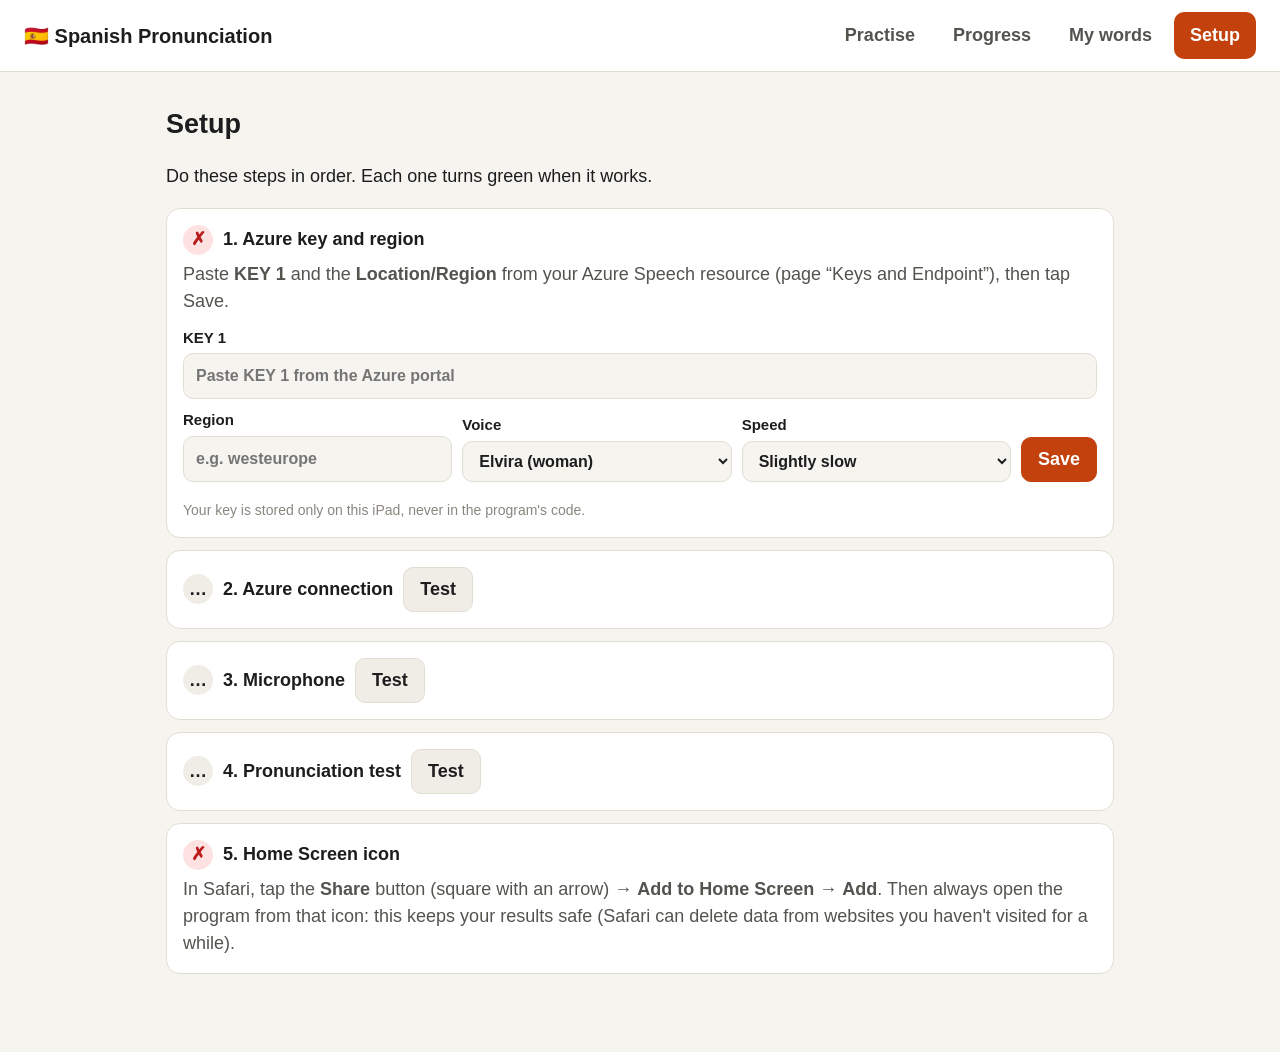
==== index.html @ e51aba82 "Turn the practice app into an iPad web app Runs entirely in Safari (no Python): key, results and own" ====
<!doctype html>
<html lang="en">
<head>
<meta charset="utf-8">
<meta name="viewport" content="width=device-width, initial-scale=1, viewport-fit=cover">
<title>Spanish Practice</title>
<meta name="apple-mobile-web-app-capable" content="yes">
<meta name="mobile-web-app-capable" content="yes">
<meta name="apple-mobile-web-app-title" content="Español">
<meta name="apple-mobile-web-app-status-bar-style" content="default">
<meta name="theme-color" content="#c2410c">
<link rel="manifest" href="manifest.webmanifest">
<link rel="apple-touch-icon" href="icon-180.png">
<link rel="icon" type="image/png" href="icon-180.png">
<link rel="stylesheet" href="style.css">
</head>
<body>
<header class="topbar">
  <div class="brand">🇪🇸 Spanish Pronunciation</div>
  <nav class="tabs">
    <button class="tab active" data-view="practice">Practise</button>
    <button class="tab" data-view="progress">Progress</button>
    <button class="tab" data-view="words">My words</button>
    <button class="tab" data-view="setup">Setup</button>
  </nav>
</header>

<main>
  <div id="home-hint" class="banner hidden">
    <span>📲 Tip: tap <b>Share</b> → <b>Add to Home Screen</b> and open the program from that icon. This keeps your results safe.</span>
    <button id="home-hint-close" class="small-btn" aria-label="Close tip">OK</button>
  </div>

  <!-- ======================= PRACTICE ======================= -->
  <section id="view-practice" class="view active">
    <div class="row deckrow">
      <label for="deck">Deck</label>
      <select id="deck"></select>
      <span id="why" class="badge"></span>
    </div>

    <div class="card">
      <div class="es" id="es">…</div>
      <div class="tr"><span class="flag">EN</span> <span id="en"></span></div>
      <div class="tr"><span class="flag">FR</span> <span id="fr"></span></div>
    </div>

    <div class="buttons">
      <button id="btn-listen" class="big listen">🔊 Listen</button>
      <button id="btn-slow" class="big slow">🐢 Slower</button>
      <button id="btn-record" class="big record">🎤 Record</button>
      <button id="btn-me" class="big me" disabled>👂 Hear myself</button>
      <button id="btn-next" class="big next">Next ➡</button>
    </div>
    <div id="rec-level" class="meter hidden"><div id="rec-level-bar"></div></div>
    <div id="status" class="status" aria-live="polite"></div>

    <div id="result" class="result hidden">
      <div class="scores">
        <div class="score main"><div class="num" id="s-overall">0</div><div class="lbl">Overall</div></div>
        <div class="score"><div class="num" id="s-accuracy">0</div><div class="lbl">Accuracy</div></div>
        <div class="score"><div class="num" id="s-fluency">0</div><div class="lbl">Fluency</div></div>
        <div class="score"><div class="num" id="s-complete">0</div><div class="lbl">Completeness</div></div>
      </div>
      <div class="words" id="words"></div>
      <div class="legend"><span class="dot good"></span> good (80+) <span class="dot ok"></span> almost (60–79) <span class="dot bad"></span> needs work (under 60) · tap a word to see each sound</div>
      <div id="tips" class="tips"></div>
      <div id="attempts" class="attempts"></div>
    </div>
  </section>

  <!-- ======================= PROGRESS ======================= -->
  <section id="view-progress" class="view">
    <h2>My progress</h2>
    <div class="tiles" id="tiles"></div>
    <h3>Average score per day <small>(first try on each item)</small></h3>
    <div id="chart" class="chart"></div>
    <div class="two-col">
      <div>
        <h3>Sounds to work on</h3>
        <div id="sound-list"></div>
      </div>
      <div>
        <h3>Words &amp; phrases to work on</h3>
        <div id="weak-list"></div>
      </div>
    </div>
    <h3>Backup</h3>
    <p class="hint">Your results are stored only on this iPad. Save a backup now and then (for example to iCloud Drive via “Save to Files”).</p>
    <div class="row">
      <button id="btn-backup" class="mid">💾 Save a backup</button>
      <label class="mid file-btn">📂 Restore a backup<input id="restore-file" type="file" accept=".json,application/json"></label>
      <span id="backup-msg" class="status"></span>
    </div>
  </section>

  <!-- ======================= MY WORDS ======================= -->
  <section id="view-words" class="view">
    <h2>Add your own word or sentence</h2>
    <form id="add-form" class="add-form">
      <label>Spanish <input id="add-es" required autocapitalize="off" placeholder="e.g. Gire la cabeza a la derecha"></label>
      <label>English <input id="add-en" placeholder="e.g. Turn your head to the right"></label>
      <label>French <input id="add-fr" placeholder="e.g. Tournez la tête à droite"></label>
      <label>Deck <input id="add-deck" list="deck-names" value="My words"></label>
      <datalist id="deck-names"></datalist>
      <div class="row">
        <button type="button" id="add-listen" class="mid">🔊 Hear it</button>
        <button type="submit" class="mid primary">➕ Add</button>
        <span id="add-msg" class="status"></span>
      </div>
    </form>
    <h2>All words and sentences</h2>
    <div id="all-items"></div>
  </section>

  <!-- ======================= SETUP ======================= -->
  <section id="view-setup" class="view">
    <h2>Setup</h2>
    <p>Do these steps in order. Each one turns green when it works.</p>
    <ol class="checks">
      <li id="chk-settings"><div class="chk-head"><span class="mark">…</span> <b>1. Azure key and region</b></div><div class="chk-body"></div>
        <form id="key-form" class="key-form">
          <label class="wide">KEY 1 <input id="key-input" type="password" autocomplete="off" autocapitalize="off" spellcheck="false" placeholder="Paste KEY 1 from the Azure portal"></label>
          <label>Region <input id="region-input" list="regions" autocapitalize="off" spellcheck="false" placeholder="e.g. westeurope"></label>
          <datalist id="regions"><option value="westeurope"><option value="northeurope"><option value="francecentral"><option value="swedencentral"><option value="uksouth"><option value="eastus"><option value="westus2"></datalist>
          <label>Voice <select id="voice-input">
            <option value="es-ES-ElviraNeural">Elvira (woman)</option>
            <option value="es-ES-AlvaroNeural">Álvaro (man)</option>
            <option value="es-ES-XimenaNeural">Ximena (woman)</option>
          </select></label>
          <label>Speed <select id="speed-input">
            <option value="0%">Normal</option>
            <option value="-15%">Slightly slow</option>
            <option value="-25%">Slow</option>
          </select></label>
          <button type="submit" class="mid primary">Save</button>
        </form>
        <div class="hint">Your key is stored only on this iPad, never in the program's code.</div></li>
      <li id="chk-azure"><div class="chk-head"><span class="mark">…</span> <b>2. Azure connection</b> <button class="mid" id="run-azure">Test</button></div><div class="chk-body"></div></li>
      <li id="chk-mic"><div class="chk-head"><span class="mark">…</span> <b>3. Microphone</b> <button class="mid" id="run-mic">Test</button></div>
        <div class="chk-body"></div><div class="meter hidden" id="meter"><div id="meter-bar"></div></div></li>
      <li id="chk-pron"><div class="chk-head"><span class="mark">…</span> <b>4. Pronunciation test</b> <button class="mid" id="run-pron">Test</button></div><div class="chk-body"></div></li>
      <li id="chk-home"><div class="chk-head"><span class="mark">…</span> <b>5. Home Screen icon</b></div><div class="chk-body"></div></li>
    </ol>
  </section>
</main>

<script src="vendor/speech-sdk.min.js"></script>
<script src="decks.js"></script>
<script src="sounds.js"></script>
<script src="store.js"></script>
<script src="app.js"></script>
</body>
</html>
---- style.css ----
:root {
  --bg: #f6f4ef; --surface: #ffffff; --surface-2: #f0ede6; --ink: #1d1d1f; --ink-2: #55534e; --ink-3: #8a877f;
  --line: #e2ded4; --accent: #c2410c; --accent-ink: #ffffff;
  --good: #15803d; --good-bg: #dcfce7; --ok: #b45309; --ok-bg: #fef3c7; --bad: #b91c1c; --bad-bg: #fee2e2;
  --listen: #1d4ed8; --record: #b91c1c; --next: #15803d; --me: #6d28d9; --slow: #0e7490;
  --chart-line: #c2410c; --grid: #ebe7de;
}
@media (prefers-color-scheme: dark) {
  :root:not([data-theme="light"]) {
    --bg: #17171a; --surface: #222226; --surface-2: #2b2b30; --ink: #f2f0ea; --ink-2: #c3c0b8; --ink-3: #8e8b84;
    --line: #3a3a40; --accent: #fb923c; --accent-ink: #1b1b1b;
    --good: #4ade80; --good-bg: #173524; --ok: #fbbf24; --ok-bg: #3a2e12; --bad: #f87171; --bad-bg: #3d1a1a;
    --listen: #3b82f6; --record: #dc2626; --next: #16a34a; --me: #7c3aed; --slow: #0891b2;
    --chart-line: #fb923c; --grid: #34343a;
  }
}
* { box-sizing: border-box; }
html, body { margin: 0; }
body { background: var(--bg); color: var(--ink); font: 18px/1.5 -apple-system, "Segoe UI", Roboto, Helvetica, Arial, sans-serif; }
button, input, select { font: inherit; }
.topbar { padding-top: max(12px, env(safe-area-inset-top)); display: flex; flex-wrap: wrap; gap: 12px; align-items: center; justify-content: space-between;
  padding: 12px 24px; background: var(--surface); border-bottom: 1px solid var(--line); position: sticky; top: 0; z-index: 5; }
.brand { font-weight: 700; font-size: 20px; }
.tabs { display: flex; flex-wrap: wrap; gap: 6px; }
.tab { border: 0; background: transparent; color: var(--ink-2); padding: 10px 16px; border-radius: 10px; cursor: pointer; font-weight: 600; }
.tab.active { background: var(--accent); color: var(--accent-ink); }
main { max-width: 980px; margin: 0 auto; padding: 24px 16px 60px; }
.view { display: none; } .view.active { display: block; }
.hidden { display: none !important; }
.row { display: flex; flex-wrap: wrap; align-items: center; gap: 12px; }
.deckrow select { padding: 8px 12px; border-radius: 10px; border: 1px solid var(--line); background: var(--surface); color: var(--ink); min-width: 220px; }
.badge { font-size: 14px; color: var(--ink-2); background: var(--surface-2); padding: 4px 10px; border-radius: 99px; }
.badge:empty { display: none; }

.card { margin: 20px 0; background: var(--surface); border: 1px solid var(--line); border-radius: 20px; padding: 32px 28px; text-align: center; }
.card .es { font-size: clamp(30px, 6vw, 52px); font-weight: 700; line-height: 1.2; margin-bottom: 14px; }
.card .tr { color: var(--ink-2); font-size: 20px; }
.flag { display: inline-block; font-size: 12px; font-weight: 700; color: var(--ink-3); border: 1px solid var(--line); border-radius: 6px; padding: 0 6px; vertical-align: 2px; }

.buttons { display: grid; grid-template-columns: repeat(5, 1fr); gap: 12px; }
@media (max-width: 760px) { .buttons { grid-template-columns: repeat(2, 1fr); } .buttons .record { grid-column: span 2; } }
.big { border: 0; border-radius: 16px; padding: 22px 10px; font-size: 22px; font-weight: 700; color: #fff; cursor: pointer;
  transition: transform .05s, filter .15s; }
.big:hover { filter: brightness(1.08); } .big:active { transform: scale(.97); }
.big:disabled { opacity: .4; cursor: default; filter: none; transform: none; }
.listen { background: var(--listen); } .slow { background: var(--slow); } .record { background: var(--record); }
.me { background: var(--me); } .next { background: var(--next); }
.record.recording { animation: pulse 1s infinite; }
@keyframes pulse { 50% { filter: brightness(1.35); } }
.mid { border: 1px solid var(--line); background: var(--surface-2); color: var(--ink); padding: 8px 16px; border-radius: 10px; cursor: pointer; font-weight: 600; }
.mid.primary { background: var(--accent); color: var(--accent-ink); border-color: var(--accent); }
.status { min-height: 28px; margin: 12px 2px; color: var(--ink-2); }
.status.error { color: var(--bad); font-weight: 600; }

.result { background: var(--surface); border: 1px solid var(--line); border-radius: 20px; padding: 24px; }
.scores { display: flex; flex-wrap: wrap; gap: 16px; align-items: flex-end; margin-bottom: 18px; }
.score { text-align: center; min-width: 90px; }
.score .num { font-size: 32px; font-weight: 700; font-variant-numeric: tabular-nums; }
.score.main .num { font-size: 56px; line-height: 1; }
.score .lbl { color: var(--ink-2); font-size: 14px; }
.num.good { color: var(--good); } .num.ok { color: var(--ok); } .num.bad { color: var(--bad); }
.words { display: flex; flex-wrap: wrap; gap: 10px; font-size: 28px; font-weight: 600; margin: 8px 0 10px; }
.word { font: inherit; padding: 4px 12px; border-radius: 12px; cursor: pointer; border: 2px solid transparent; }
.word.good { background: var(--good-bg); color: var(--good); }
.word.ok { background: var(--ok-bg); color: var(--ok); }
.word.bad { background: var(--bad-bg); color: var(--bad); }
.word.selected { border-color: currentColor; }
.word small { font-size: 14px; font-weight: 600; opacity: .85; margin-left: 4px; }
.word u { text-decoration-thickness: 3px; text-underline-offset: 4px; }
.legend { font-size: 14px; color: var(--ink-2); }
.dot { display: inline-block; width: 12px; height: 12px; border-radius: 4px; vertical-align: -1px; margin-left: 8px; }
.dot.good { background: var(--good); } .dot.ok { background: var(--ok); } .dot.bad { background: var(--bad); }
.tips { margin-top: 16px; display: grid; gap: 10px; }
.tip { background: var(--surface-2); border-radius: 12px; padding: 12px 16px; }
.tip b.w { font-size: 20px; }
.tip .snd { display: inline-block; font-weight: 700; padding: 0 8px; border-radius: 6px; background: var(--bad-bg); color: var(--bad); }
.tip.great { background: var(--good-bg); color: var(--good); font-weight: 600; }
.units { display: flex; flex-wrap: wrap; gap: 6px; margin-top: 8px; }
.unit { font-size: 15px; padding: 2px 8px; border-radius: 8px; }
.unit.good { background: var(--good-bg); color: var(--good); } .unit.ok { background: var(--ok-bg); color: var(--ok); } .unit.bad { background: var(--bad-bg); color: var(--bad); }
.attempts { margin-top: 14px; color: var(--ink-2); font-size: 15px; }
.hint { color: var(--ink-3); font-size: 14px; margin-top: 18px; }
kbd { border: 1px solid var(--line); border-bottom-width: 2px; border-radius: 5px; padding: 0 5px; font-size: 13px; background: var(--surface); }

h2 { margin: 8px 0 16px; } h3 { margin: 28px 0 10px; } h3 small { font-weight: 400; color: var(--ink-3); font-size: 14px; }
.tiles { display: grid; grid-template-columns: repeat(auto-fit, minmax(170px, 1fr)); gap: 12px; }
.tile { background: var(--surface); border: 1px solid var(--line); border-radius: 16px; padding: 16px; }
.tile .v { font-size: 34px; font-weight: 700; font-variant-numeric: tabular-nums; }
.tile .l { color: var(--ink-2); font-size: 15px; }
.chart { background: var(--surface); border: 1px solid var(--line); border-radius: 16px; padding: 12px; position: relative; }
.chart svg { display: block; width: 100%; height: auto; }
.chart .axis { fill: var(--ink-3); font-size: 12px; }
.chart .gridline { stroke: var(--grid); stroke-width: 1; }
.chart .series { fill: none; stroke: var(--chart-line); stroke-width: 2; }
.chart .pt { fill: var(--chart-line); stroke: var(--surface); stroke-width: 2; }
.chart .hit { fill: transparent; cursor: pointer; }
.empty { color: var(--ink-3); padding: 16px; }
.two-col { display: grid; grid-template-columns: 1fr 1fr; gap: 24px; }
@media (max-width: 760px) { .two-col { grid-template-columns: 1fr; } }
.bar-row { display: grid; grid-template-columns: 150px 1fr 44px; gap: 8px; align-items: center; margin: 6px 0; font-size: 15px; cursor: help; }
.bar-track { background: var(--surface-2); border-radius: 4px; height: 14px; overflow: hidden; }
.bar-fill { height: 100%; border-radius: 0 4px 4px 0; }
.bar-fill.good { background: var(--good); } .bar-fill.ok { background: var(--ok); } .bar-fill.bad { background: var(--bad); }
.bar-row .val { text-align: right; font-variant-numeric: tabular-nums; color: var(--ink-2); }
.list-row { display: flex; align-items: center; gap: 10px; justify-content: space-between; padding: 8px 12px; background: var(--surface);
  border: 1px solid var(--line); border-radius: 10px; margin: 6px 0; }
.list-row .meta { color: var(--ink-3); font-size: 14px; }
.pill { font-size: 13px; font-weight: 700; padding: 2px 8px; border-radius: 99px; }
.pill.good { background: var(--good-bg); color: var(--good); } .pill.ok { background: var(--ok-bg); color: var(--ok); } .pill.bad { background: var(--bad-bg); color: var(--bad); }
.pill.none { background: var(--surface-2); color: var(--ink-3); }
.small-btn { border: 1px solid var(--line); background: var(--surface-2); color: var(--ink); border-radius: 8px; padding: 4px 10px; cursor: pointer; font-size: 14px; }
.deck-title { margin: 24px 0 6px; font-weight: 700; }

.add-form { display: grid; gap: 12px; background: var(--surface); border: 1px solid var(--line); border-radius: 16px; padding: 20px; }
.add-form label { display: grid; gap: 4px; font-weight: 600; }
.add-form input { padding: 10px 12px; border-radius: 10px; border: 1px solid var(--line); background: var(--bg); color: var(--ink); }

.checks { padding-left: 0; list-style: none; display: grid; gap: 12px; }
.checks li { background: var(--surface); border: 1px solid var(--line); border-radius: 14px; padding: 16px; }
.chk-head { display: flex; align-items: center; gap: 10px; flex-wrap: wrap; }
.chk-body { margin-top: 6px; color: var(--ink-2); }
.chk-body:empty { display: none; }
.mark { display: inline-grid; place-items: center; width: 30px; height: 30px; border-radius: 50%; background: var(--surface-2); font-weight: 700; }
.pass .mark { background: var(--good-bg); color: var(--good); }
.fail .mark { background: var(--bad-bg); color: var(--bad); }
.meter { margin-top: 10px; height: 18px; background: var(--surface-2); border-radius: 9px; overflow: hidden; }
#meter-bar { height: 100%; width: 0; background: var(--good); transition: width .08s; }
code { background: var(--surface-2); padding: 1px 6px; border-radius: 6px; font-size: 15px; word-break: break-all; }
.tooltip { position: fixed; z-index: 20; pointer-events: none; background: var(--ink); color: var(--bg); padding: 6px 10px; border-radius: 8px; font-size: 14px; }
.key-form { display: grid; grid-template-columns: 1fr 1fr 1fr auto; gap: 10px; align-items: end; margin-top: 12px; }
.key-form .wide { grid-column: 1 / -1; }
@media (max-width: 700px) { .key-form { grid-template-columns: 1fr; } }
.key-form label { display: grid; gap: 4px; font-weight: 600; font-size: 15px; }
.key-form input, .key-form select { padding: 10px 12px; border-radius: 10px; border: 1px solid var(--line); background: var(--bg); color: var(--ink); min-width: 0; font-size: 16px; }
.banner { display: flex; gap: 12px; align-items: center; justify-content: space-between; background: var(--ok-bg); color: var(--ink);
  border-radius: 12px; padding: 10px 14px; margin-bottom: 16px; }
.file-btn { position: relative; overflow: hidden; display: inline-block; }
.file-btn input { position: absolute; inset: 0; opacity: 0; cursor: pointer; }
.row-end { display: inline-flex; gap: 6px; align-items: center; flex-shrink: 0; }
.unit small { font-size: 11px; opacity: .8; }
#rec-level { margin-top: 12px; }
#rec-level-bar { height: 100%; width: 0; background: var(--record); transition: width .06s; }
.bar-detail summary { list-style: none; }
.bar-detail summary::-webkit-details-marker { display: none; }
.bar-tip { font-size: 14px; color: var(--ink-2); background: var(--surface-2); border-radius: 8px; padding: 8px 10px; margin: 2px 0 8px; }
.chart-readout { font-size: 14px; color: var(--ink-2); padding: 4px 8px 0; min-height: 24px; }
.add-form input { font-size: 16px; }
.deckrow select { font-size: 17px; }
button { -webkit-tap-highlight-color: transparent; touch-action: manipulation; }
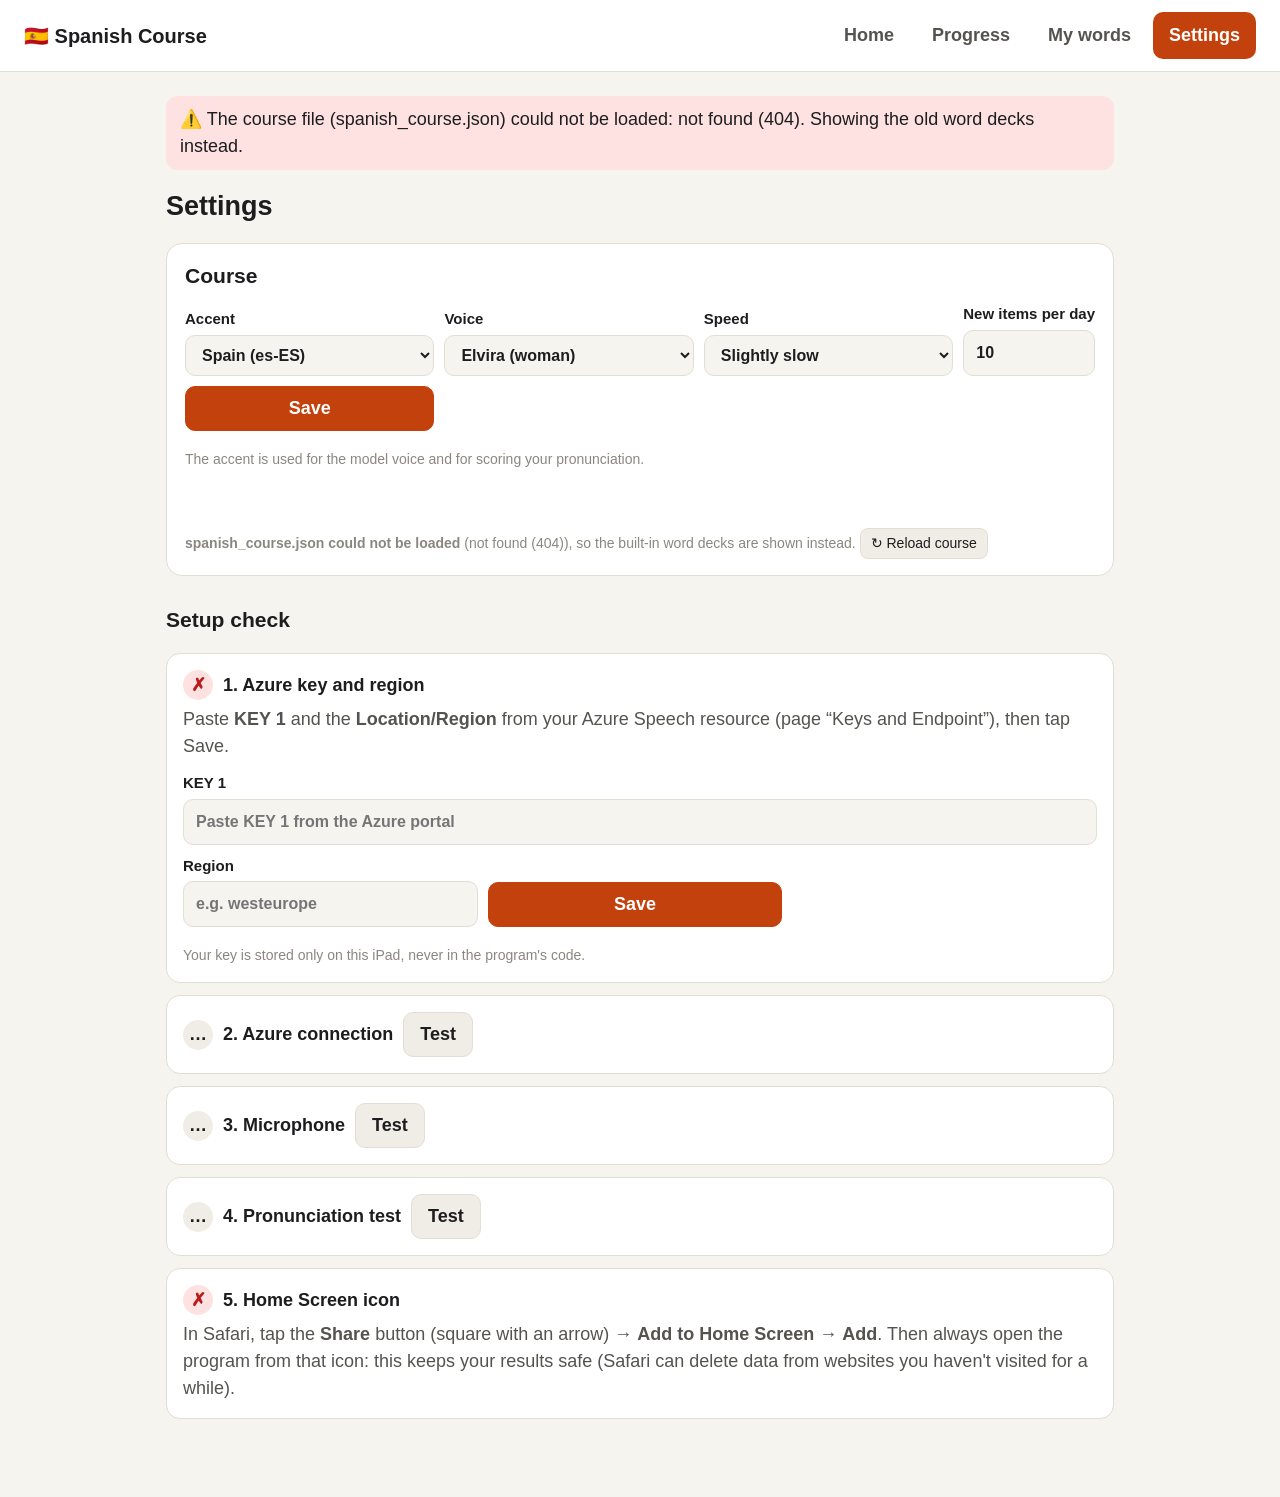
==== commit 5c9d0639: "Turn the app into a 6-level course read from spanish_course.json - course.js reads the course (level" ====
--- a/index.html
+++ b/index.html
@@ -16,12 +16,12 @@
 </head>
 <body>
 <header class="topbar">
-  <div class="brand">🇪🇸 Spanish Pronunciation</div>
+  <div class="brand">🇪🇸 Spanish Course</div>
   <nav class="tabs">
-    <button class="tab active" data-view="practice">Practise</button>
+    <button class="tab active" data-view="home">Home</button>
     <button class="tab" data-view="progress">Progress</button>
     <button class="tab" data-view="words">My words</button>
-    <button class="tab" data-view="setup">Setup</button>
+    <button class="tab" data-view="setup">Settings</button>
   </nav>
 </header>
 
@@ -30,43 +30,83 @@
     <span>📲 Tip: tap <b>Share</b> → <b>Add to Home Screen</b> and open the program from that icon. This keeps your results safe.</span>
     <button id="home-hint-close" class="small-btn" aria-label="Close tip">OK</button>
   </div>
+  <div id="course-problem" class="banner warn hidden"></div>
+
+  <!-- ======================= HOME ======================= -->
+  <section id="view-home" class="view active">
+    <div class="home-top">
+      <div class="next-card" id="next-card"></div>
+      <div class="today-card" id="today-card"></div>
+    </div>
+    <div class="panel" id="weak-sounds-panel">
+      <h3>My weakest sounds</h3>
+      <div id="weak-sounds"></div>
+    </div>
+    <div id="levels"></div>
+  </section>
+
+  <!-- ======================= UNIT (lesson) ======================= -->
+  <section id="view-unit" class="view">
+    <button class="back" data-go="home">← Home</button>
+    <div class="unit-head">
+      <div class="eyebrow" id="unit-level"></div>
+      <h2 id="unit-title"></h2>
+      <div class="unit-progress" id="unit-progress"></div>
+    </div>
+    <div class="panel lesson" id="unit-lesson"></div>
+    <div class="panel" id="unit-examples-panel">
+      <h3>Example phrases</h3>
+      <div id="unit-examples"></div>
+    </div>
+    <button id="btn-start-practice" class="big next wide">🎤 Practice</button>
+    <details class="panel" id="unit-items-panel">
+      <summary><b>Items in this unit</b> <span class="meta" id="unit-items-count"></span></summary>
+      <div id="unit-items"></div>
+    </details>
+  </section>
 
   <!-- ======================= PRACTICE ======================= -->
-  <section id="view-practice" class="view active">
-    <div class="row deckrow">
-      <label for="deck">Deck</label>
-      <select id="deck"></select>
-      <span id="why" class="badge"></span>
-    </div>
-
-    <div class="card">
-      <div class="es" id="es">…</div>
-      <div class="tr"><span class="flag">EN</span> <span id="en"></span></div>
-      <div class="tr"><span class="flag">FR</span> <span id="fr"></span></div>
-    </div>
-
-    <div class="buttons">
-      <button id="btn-listen" class="big listen">🔊 Listen</button>
-      <button id="btn-slow" class="big slow">🐢 Slower</button>
-      <button id="btn-record" class="big record">🎤 Record</button>
-      <button id="btn-me" class="big me" disabled>👂 Hear myself</button>
-      <button id="btn-next" class="big next">Next ➡</button>
-    </div>
-    <div id="rec-level" class="meter hidden"><div id="rec-level-bar"></div></div>
-    <div id="status" class="status" aria-live="polite"></div>
-
-    <div id="result" class="result hidden">
-      <div class="scores">
-        <div class="score main"><div class="num" id="s-overall">0</div><div class="lbl">Overall</div></div>
-        <div class="score"><div class="num" id="s-accuracy">0</div><div class="lbl">Accuracy</div></div>
-        <div class="score"><div class="num" id="s-fluency">0</div><div class="lbl">Fluency</div></div>
-        <div class="score"><div class="num" id="s-complete">0</div><div class="lbl">Completeness</div></div>
-      </div>
-      <div class="words" id="words"></div>
-      <div class="legend"><span class="dot good"></span> good (80+) <span class="dot ok"></span> almost (60–79) <span class="dot bad"></span> needs work (under 60) · tap a word to see each sound</div>
-      <div id="tips" class="tips"></div>
-      <div id="attempts" class="attempts"></div>
-    </div>
+  <section id="view-practice" class="view">
+    <div class="row between">
+      <button class="back" id="practice-back">← Unit</button>
+      <span class="meta" id="practice-session"></span>
+    </div>
+    <div id="practice-main">
+      <div class="row deckrow">
+        <span id="why" class="badge"></span>
+      </div>
+      <div class="card">
+        <div class="es" id="es">…</div>
+        <div class="tr"><span class="flag">EN</span> <span id="en"></span></div>
+        <div class="tr reveal hidden" id="fr-line"><span class="flag">FR</span> <span id="fr"></span></div>
+        <div class="tip-line reveal hidden" id="tip-line"><span class="flag">SAY</span> <span id="tip"></span></div>
+        <button class="linkish" id="btn-reveal">Show tip &amp; French</button>
+      </div>
+
+      <div class="buttons">
+        <button id="btn-listen" class="big listen">🔊 Listen</button>
+        <button id="btn-slow" class="big slow">🐢 Slower</button>
+        <button id="btn-record" class="big record">🎤 Record</button>
+        <button id="btn-me" class="big me" disabled>👂 Hear myself</button>
+        <button id="btn-next" class="big next">Next ➡</button>
+      </div>
+      <div id="rec-level" class="meter hidden"><div id="rec-level-bar"></div></div>
+      <div id="status" class="status" aria-live="polite"></div>
+
+      <div id="result" class="result hidden">
+        <div class="scores">
+          <div class="score main"><div class="num" id="s-overall">0</div><div class="lbl">Overall</div></div>
+          <div class="score"><div class="num" id="s-accuracy">0</div><div class="lbl">Accuracy</div></div>
+          <div class="score"><div class="num" id="s-fluency">0</div><div class="lbl">Fluency</div></div>
+          <div class="score"><div class="num" id="s-complete">0</div><div class="lbl">Completeness</div></div>
+        </div>
+        <div class="words" id="words"></div>
+        <div class="legend"><span class="dot good"></span> good (80+) <span class="dot ok"></span> almost (60–79) <span class="dot bad"></span> needs work (under 60) · tap a word to see each sound</div>
+        <div id="tips" class="tips"></div>
+        <div id="attempts" class="attempts"></div>
+      </div>
+    </div>
+    <div id="practice-end" class="panel hidden"></div>
   </section>
 
   <!-- ======================= PROGRESS ======================= -->
@@ -97,11 +137,12 @@
   <!-- ======================= MY WORDS ======================= -->
   <section id="view-words" class="view">
     <h2>Add your own word or sentence</h2>
+    <p class="hint">Your own words appear on the Home screen under “My words”, grouped by the name you give them.</p>
     <form id="add-form" class="add-form">
       <label>Spanish <input id="add-es" required autocapitalize="off" placeholder="e.g. Gire la cabeza a la derecha"></label>
       <label>English <input id="add-en" placeholder="e.g. Turn your head to the right"></label>
       <label>French <input id="add-fr" placeholder="e.g. Tournez la tête à droite"></label>
-      <label>Deck <input id="add-deck" list="deck-names" value="My words"></label>
+      <label>Group <input id="add-deck" list="deck-names" value="My words"></label>
       <datalist id="deck-names"></datalist>
       <div class="row">
         <button type="button" id="add-listen" class="mid">🔊 Hear it</button>
@@ -109,30 +150,40 @@
         <span id="add-msg" class="status"></span>
       </div>
     </form>
-    <h2>All words and sentences</h2>
+    <h2>My words and sentences</h2>
     <div id="all-items"></div>
   </section>
 
-  <!-- ======================= SETUP ======================= -->
+  <!-- ======================= SETTINGS ======================= -->
   <section id="view-setup" class="view">
-    <h2>Setup</h2>
-    <p>Do these steps in order. Each one turns green when it works.</p>
+    <h2>Settings</h2>
+    <div class="panel">
+      <h3>Course</h3>
+      <form id="course-form" class="key-form">
+        <label>Accent <select id="accent-input">
+          <option value="es-ES">Spain (es-ES)</option>
+          <option value="es-MX">Mexico (es-MX)</option>
+        </select></label>
+        <label>Voice <select id="voice-input"></select></label>
+        <label>Speed <select id="speed-input">
+          <option value="0%">Normal</option>
+          <option value="-15%">Slightly slow</option>
+          <option value="-25%">Slow</option>
+        </select></label>
+        <label>New items per day <input id="newperday-input" type="number" min="1" max="100" inputmode="numeric"></label>
+        <button type="submit" class="mid primary">Save</button>
+      </form>
+      <div class="hint">The accent is used for the model voice and for scoring your pronunciation.</div>
+      <div id="course-msg" class="status"></div>
+      <div id="course-info" class="hint"></div>
+    </div>
+    <h3>Setup check</h3>
     <ol class="checks">
       <li id="chk-settings"><div class="chk-head"><span class="mark">…</span> <b>1. Azure key and region</b></div><div class="chk-body"></div>
         <form id="key-form" class="key-form">
           <label class="wide">KEY 1 <input id="key-input" type="password" autocomplete="off" autocapitalize="off" spellcheck="false" placeholder="Paste KEY 1 from the Azure portal"></label>
           <label>Region <input id="region-input" list="regions" autocapitalize="off" spellcheck="false" placeholder="e.g. westeurope"></label>
           <datalist id="regions"><option value="westeurope"><option value="northeurope"><option value="francecentral"><option value="swedencentral"><option value="uksouth"><option value="eastus"><option value="westus2"></datalist>
-          <label>Voice <select id="voice-input">
-            <option value="es-ES-ElviraNeural">Elvira (woman)</option>
-            <option value="es-ES-AlvaroNeural">Álvaro (man)</option>
-            <option value="es-ES-XimenaNeural">Ximena (woman)</option>
-          </select></label>
-          <label>Speed <select id="speed-input">
-            <option value="0%">Normal</option>
-            <option value="-15%">Slightly slow</option>
-            <option value="-25%">Slow</option>
-          </select></label>
           <button type="submit" class="mid primary">Save</button>
         </form>
         <div class="hint">Your key is stored only on this iPad, never in the program's code.</div></li>
@@ -147,8 +198,10 @@
 
 <script src="vendor/speech-sdk.min.js"></script>
 <script src="decks.js"></script>
+<script src="course.js"></script>
 <script src="sounds.js"></script>
 <script src="store.js"></script>
+<script src="speech.js"></script>
 <script src="app.js"></script>
 </body>
 </html>
--- a/style.css
+++ b/style.css
@@ -147,3 +147,67 @@
 .add-form input { font-size: 16px; }
 .deckrow select { font-size: 17px; }
 button { -webkit-tap-highlight-color: transparent; touch-action: manipulation; }
+
+/* ---------- course: home ---------- */
+.banner.warn { background: var(--bad-bg); color: var(--ink); }
+.panel { background: var(--surface); border: 1px solid var(--line); border-radius: 16px; padding: 16px 18px; margin: 16px 0; }
+.panel h3 { margin-top: 0; }
+.eyebrow { font-size: 13px; font-weight: 700; letter-spacing: .04em; text-transform: uppercase; color: var(--accent); }
+.meta { color: var(--ink-3); font-size: 15px; }
+.home-top { display: grid; grid-template-columns: 2fr 1fr; gap: 16px; }
+@media (max-width: 760px) { .home-top { grid-template-columns: 1fr; } }
+.next-card, .today-card { background: var(--surface); border: 1px solid var(--line); border-radius: 20px; padding: 20px; display: grid; gap: 8px; align-content: start; }
+.next-card { border: 2px solid var(--accent); }
+.next-title { font-size: 28px; font-weight: 700; line-height: 1.2; }
+.next-bar { display: flex; align-items: center; gap: 10px; color: var(--ink-2); font-size: 15px; }
+.next-card .big { margin-top: 6px; padding: 16px; }
+.today-row { display: flex; justify-content: space-between; font-size: 17px; }
+.pbar { display: inline-block; flex: 1; min-width: 80px; height: 10px; background: var(--surface-2); border-radius: 5px; overflow: hidden; vertical-align: middle; }
+.pfill { display: block; height: 100%; background: var(--accent); border-radius: 0 5px 5px 0; }
+.pfill.good { background: var(--good); } .pfill.ok { background: var(--ok); } .pfill.bad { background: var(--bad); }
+.ws-row { padding: 8px 0; border-top: 1px solid var(--line); }
+.ws-row:first-child { border-top: 0; }
+.ws-head { display: grid; grid-template-columns: 170px 1fr 36px auto; gap: 10px; align-items: center; }
+@media (max-width: 600px) { .ws-head { grid-template-columns: 1fr 36px auto; } .ws-head .pbar { display: none; } }
+.ws-head .val { text-align: right; font-variant-numeric: tabular-nums; color: var(--ink-2); }
+.ws-tip { font-size: 15px; color: var(--ink-2); margin-top: 4px; }
+.fr-cmp { display: block; margin-top: 4px; color: var(--ink); }
+.level { margin: 28px 0 8px; }
+.level-head { display: flex; justify-content: space-between; align-items: flex-end; gap: 12px; flex-wrap: wrap; margin-bottom: 10px; }
+.level-head h2 { margin: 2px 0 0; }
+.unit-grid { display: grid; grid-template-columns: repeat(auto-fill, minmax(260px, 1fr)); gap: 10px; }
+.unit-row { text-align: left; font: inherit; color: var(--ink); background: var(--surface); border: 1px solid var(--line); border-radius: 14px; padding: 12px 14px;
+  display: grid; gap: 6px; cursor: pointer; }
+.unit-row.current { border: 2px solid var(--accent); }
+.unit-row.learned .u-title { color: var(--good); }
+.u-title { font-weight: 700; font-size: 18px; }
+.u-bar { display: flex; align-items: center; gap: 8px; }
+.u-pct { font-size: 14px; color: var(--ink-2); font-variant-numeric: tabular-nums; min-width: 38px; text-align: right; }
+.u-meta { font-size: 14px; color: var(--ink-3); }
+.due { color: var(--ok); font-weight: 700; }
+
+/* ---------- unit & lesson ---------- */
+.back { border: 0; background: none; color: var(--accent); font-weight: 700; font-size: 17px; padding: 8px 0; cursor: pointer; }
+.row.between { justify-content: space-between; }
+.unit-head h2 { font-size: 32px; margin: 4px 0 8px; }
+.unit-progress { display: flex; flex-wrap: wrap; align-items: center; gap: 8px; }
+.unit-progress .pbar { max-width: 220px; }
+.lesson { font-size: 19px; line-height: 1.6; }
+.lesson p { margin: 0 0 12px; } .lesson p:last-child { margin-bottom: 0; }
+.example { display: flex; gap: 12px; justify-content: space-between; align-items: center; padding: 10px 0; border-top: 1px solid var(--line); flex-wrap: wrap; }
+.example:first-child { border-top: 0; }
+.ex-es { font-size: 22px; font-weight: 700; }
+.ex-tip { font-size: 15px; color: var(--ink-2); letter-spacing: .02em; }
+.ex-btns { display: flex; gap: 8px; }
+.big.wide { width: 100%; margin: 8px 0; }
+#unit-items-panel summary { cursor: pointer; }
+
+/* ---------- practice ---------- */
+.linkish { border: 0; background: none; color: var(--accent); font: inherit; font-size: 15px; margin-top: 8px; cursor: pointer; text-decoration: underline; }
+.tip-line { margin-top: 8px; font-size: 22px; letter-spacing: .03em; color: var(--ink); }
+.tip-line b { color: var(--accent); }
+.ex-tip b { color: var(--accent); }
+.tip.sound-focus { border-left: 4px solid var(--bad); }
+.sf-head { margin-bottom: 4px; }
+#practice-end h3 { margin-top: 0; }
+#practice-end .row { margin-top: 12px; }
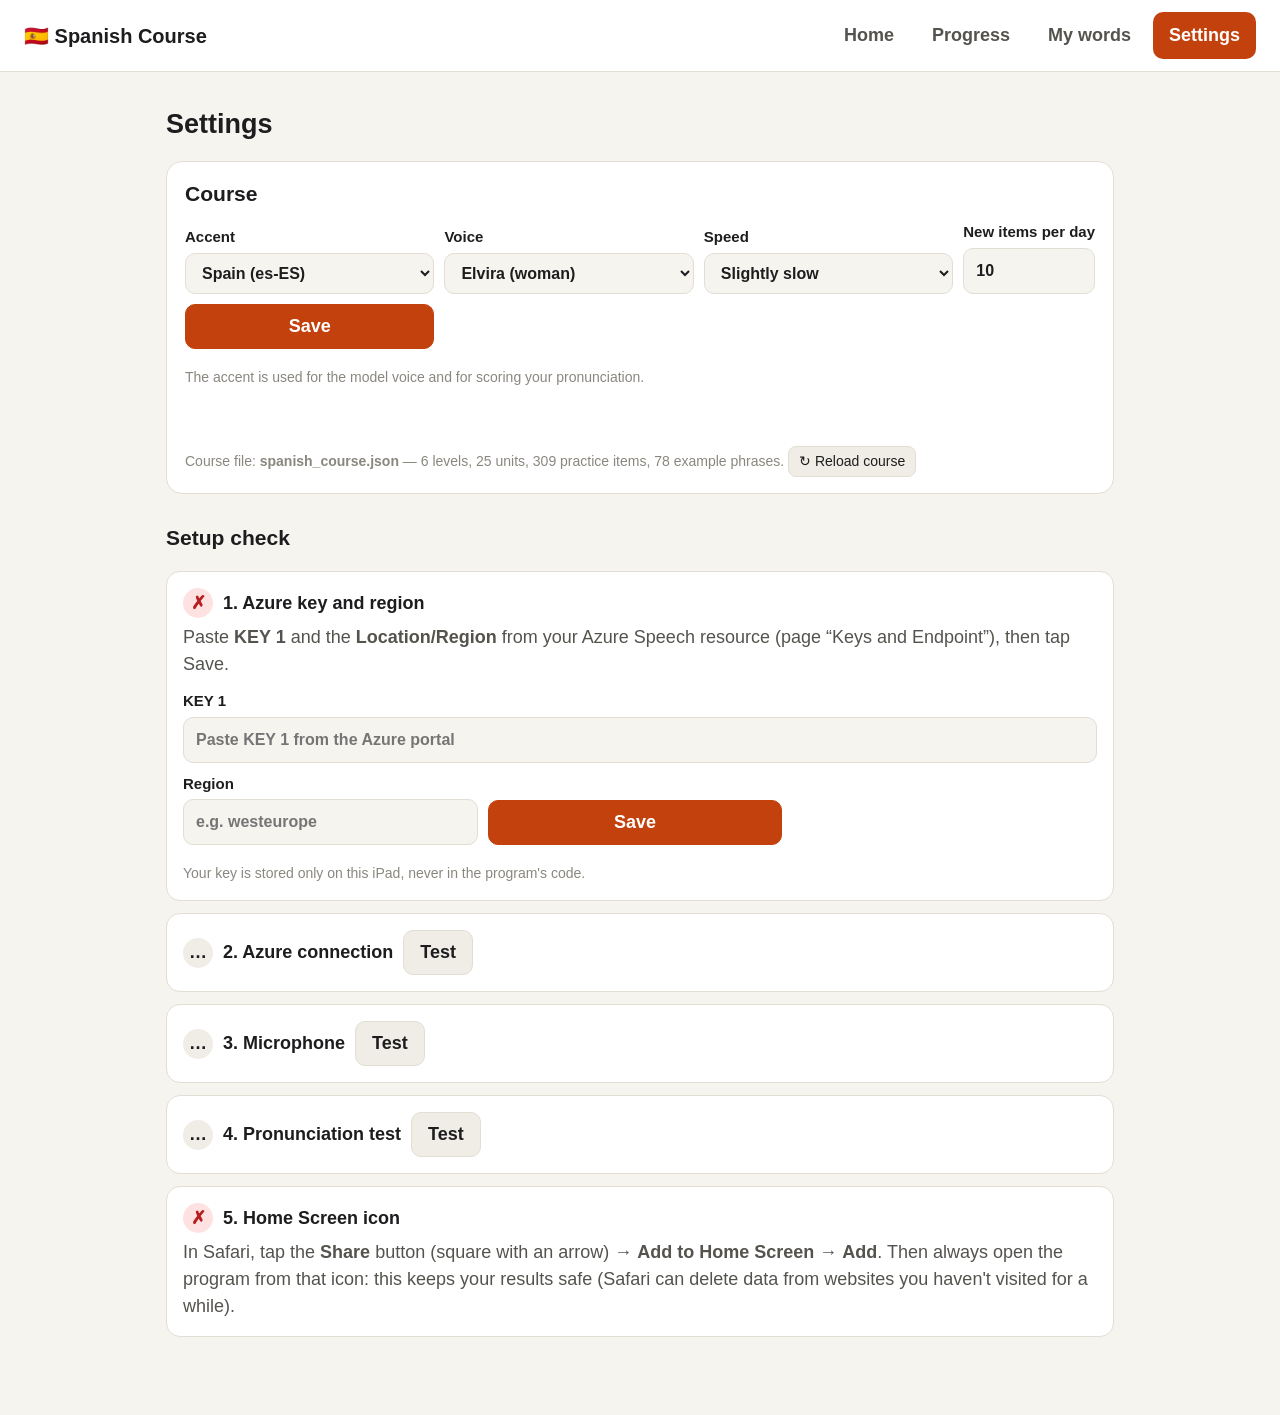
==== commit 8c2c67b1: "Add the 6-level course file and fit the app to its layout - spanish_course.json: 6 levels, 25 units," ====
--- a/index.html
+++ b/index.html
@@ -51,6 +51,7 @@
     <div class="unit-head">
       <div class="eyebrow" id="unit-level"></div>
       <h2 id="unit-title"></h2>
+      <div class="u-sub big-sub" id="unit-subtitle"></div>
       <div class="unit-progress" id="unit-progress"></div>
     </div>
     <div class="panel lesson" id="unit-lesson"></div>
--- a/style.css
+++ b/style.css
@@ -211,3 +211,5 @@
 .sf-head { margin-bottom: 4px; }
 #practice-end h3 { margin-top: 0; }
 #practice-end .row { margin-top: 12px; }
+.u-sub { font-size: 15px; color: var(--ink-2); }
+.u-sub.big-sub { font-size: 18px; margin: -4px 0 10px; }
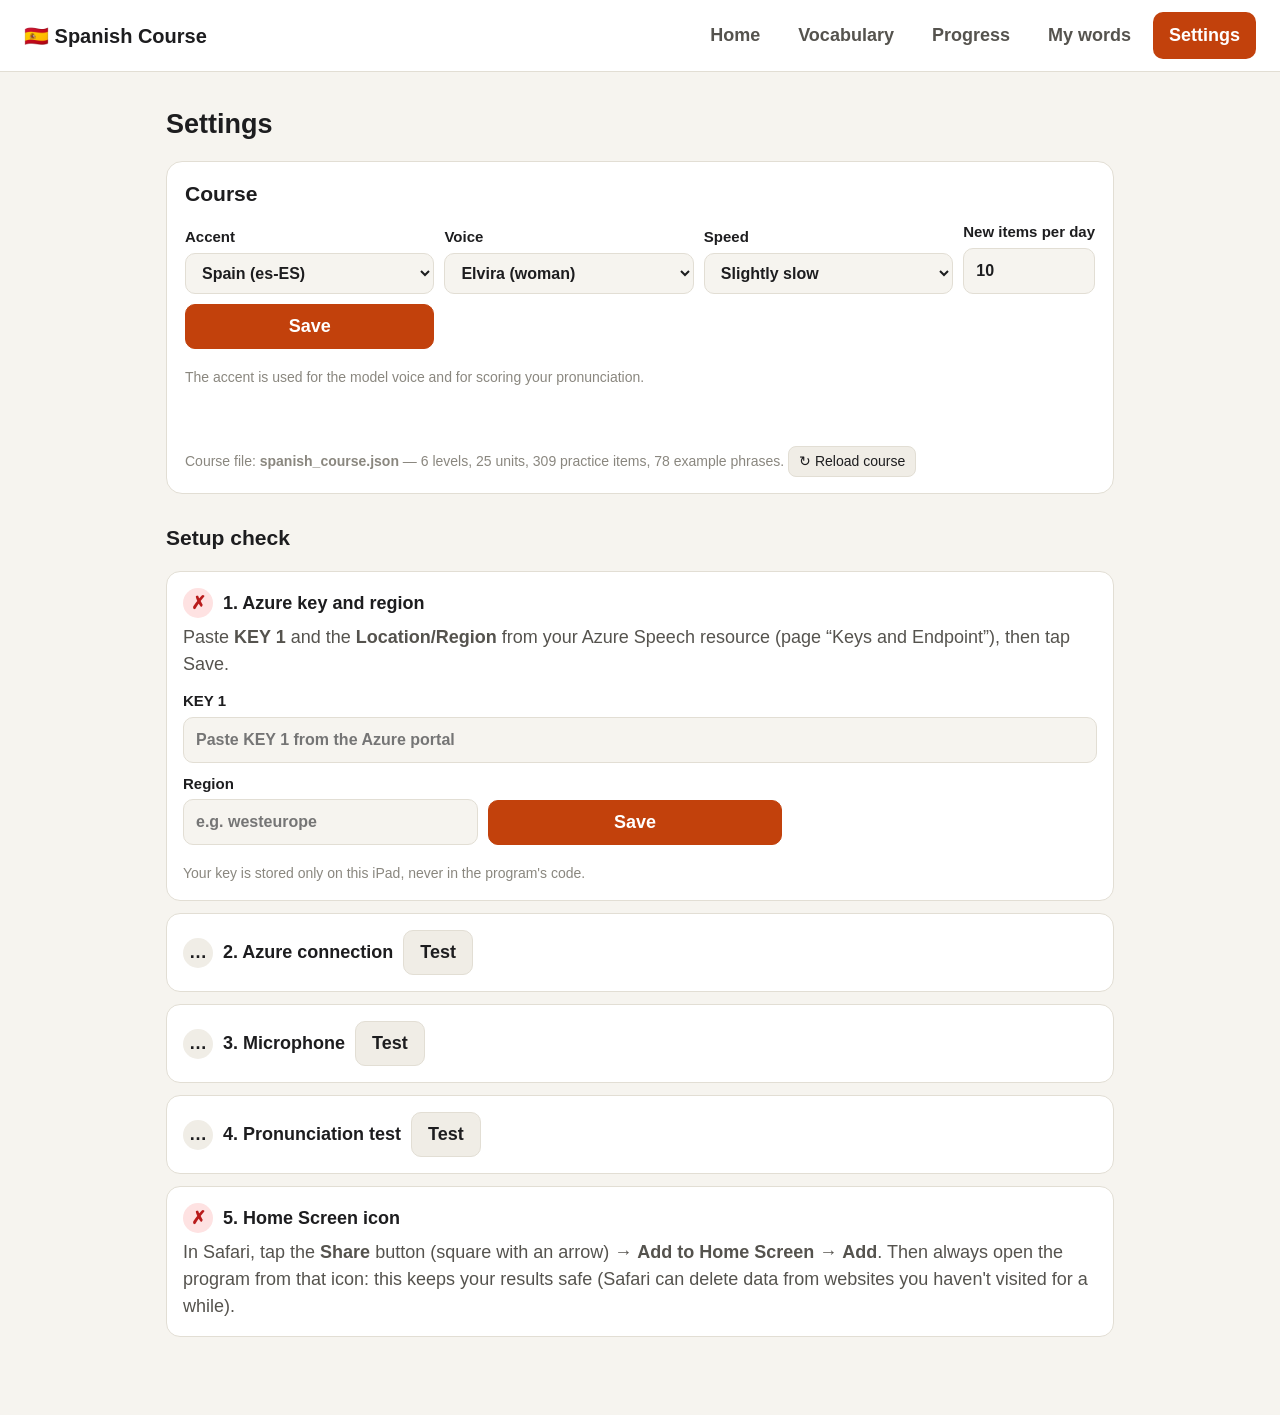
==== commit 506197a3: "Add a spoken vocabulary test (Spanish→English and English→Spanish) - Vocabulary tab and quiz: hear S" ====
--- a/index.html
+++ b/index.html
@@ -19,6 +19,7 @@
   <div class="brand">🇪🇸 Spanish Course</div>
   <nav class="tabs">
     <button class="tab active" data-view="home">Home</button>
+    <button class="tab" data-view="vocab">Vocabulary</button>
     <button class="tab" data-view="progress">Progress</button>
     <button class="tab" data-view="words">My words</button>
     <button class="tab" data-view="setup">Settings</button>
@@ -108,6 +109,55 @@
       </div>
     </div>
     <div id="practice-end" class="panel hidden"></div>
+  </section>
+
+  <!-- ======================= VOCABULARY ======================= -->
+  <section id="view-vocab" class="view">
+    <h2>Vocabulary</h2>
+    <p class="hint">Spoken test of the words and phrases you have practised in the course. <b>Spanish → English:</b> you hear the Spanish and say what it means in English. <b>English → Spanish:</b> you see (and hear) the English and say it in Spanish. Wrong answers come back after a minute; right answers come back later and later (10 minutes, then 1, 3, 7, 21 and 60 days).</p>
+    <div class="tiles" id="vocab-tiles"></div>
+    <div class="panel">
+      <div class="row">
+        <label for="vocab-mode"><b>Direction</b></label>
+        <select id="vocab-mode" class="select">
+          <option value="mixed">Both directions</option>
+          <option value="es-en">Spanish → English</option>
+          <option value="en-es">English → Spanish</option>
+        </select>
+      </div>
+      <div class="hint">“Both directions”: a word is first tested Spanish → English; once you get it right, English → Spanish is added.</div>
+      <button id="btn-start-quiz" class="big next wide">🧠 Start vocabulary test</button>
+      <div id="vocab-empty" class="empty hidden"></div>
+    </div>
+    <div class="panel">
+      <h3>Words to work on</h3>
+      <div id="vocab-weak"></div>
+    </div>
+  </section>
+
+  <!-- ======================= VOCABULARY QUIZ ======================= -->
+  <section id="view-quiz" class="view">
+    <div class="row between">
+      <button class="back" data-go="vocab">← Vocabulary</button>
+      <span class="meta" id="quiz-session"></span>
+    </div>
+    <div id="quiz-main">
+      <div class="row deckrow"><span id="quiz-why" class="badge"></span></div>
+      <div class="card quiz-card">
+        <div class="quiz-prompt" id="quiz-prompt"></div>
+        <div class="es" id="quiz-text"></div>
+        <button class="linkish hidden" id="quiz-show">Show the Spanish text</button>
+      </div>
+      <div class="buttons three">
+        <button id="quiz-hear" class="big listen">🔊 Hear again</button>
+        <button id="quiz-answer" class="big record">🎤 Answer</button>
+        <button id="quiz-dunno" class="big me">🤷 I don't know</button>
+      </div>
+      <div id="quiz-level" class="meter hidden"><div id="quiz-level-bar"></div></div>
+      <div id="quiz-status" class="status" aria-live="polite"></div>
+      <div id="quiz-result" class="result hidden"></div>
+    </div>
+    <div id="quiz-end" class="panel hidden"></div>
   </section>
 
   <!-- ======================= PROGRESS ======================= -->
@@ -201,6 +251,7 @@
 <script src="decks.js"></script>
 <script src="course.js"></script>
 <script src="sounds.js"></script>
+<script src="vocab.js"></script>
 <script src="store.js"></script>
 <script src="speech.js"></script>
 <script src="app.js"></script>
--- a/style.css
+++ b/style.css
@@ -213,3 +213,20 @@
 #practice-end .row { margin-top: 12px; }
 .u-sub { font-size: 15px; color: var(--ink-2); }
 .u-sub.big-sub { font-size: 18px; margin: -4px 0 10px; }
+
+/* ---------- vocabulary ---------- */
+.select { padding: 8px 12px; border-radius: 10px; border: 1px solid var(--line); background: var(--surface); color: var(--ink); font-size: 17px; }
+.quiz-prompt { font-size: 18px; color: var(--ink-2); margin-bottom: 10px; }
+.quiz-card .es { min-height: 1.2em; }
+.buttons.three { grid-template-columns: repeat(3, 1fr); }
+@media (max-width: 760px) { .buttons.three { grid-template-columns: 1fr 1fr; } .buttons.three .record { grid-column: span 2; } }
+#quiz-level { margin-top: 12px; }
+#quiz-level-bar { height: 100%; width: 0; background: var(--record); transition: width .06s; }
+.verdict { font-size: 30px; font-weight: 800; margin-bottom: 6px; }
+.verdict.good { color: var(--good); } .verdict.bad { color: var(--bad); }
+.answer-es { font-size: 30px; font-weight: 700; }
+.answer-tr { color: var(--ink-2); font-size: 18px; }
+.heard { margin: 8px 0; font-size: 17px; }
+.quiz-actions { display: flex; flex-wrap: wrap; gap: 10px; margin-top: 14px; }
+.quiz-actions .big { padding: 16px 22px; font-size: 20px; }
+.today-row.vocab { margin-top: 6px; padding-top: 8px; border-top: 1px solid var(--line); }
